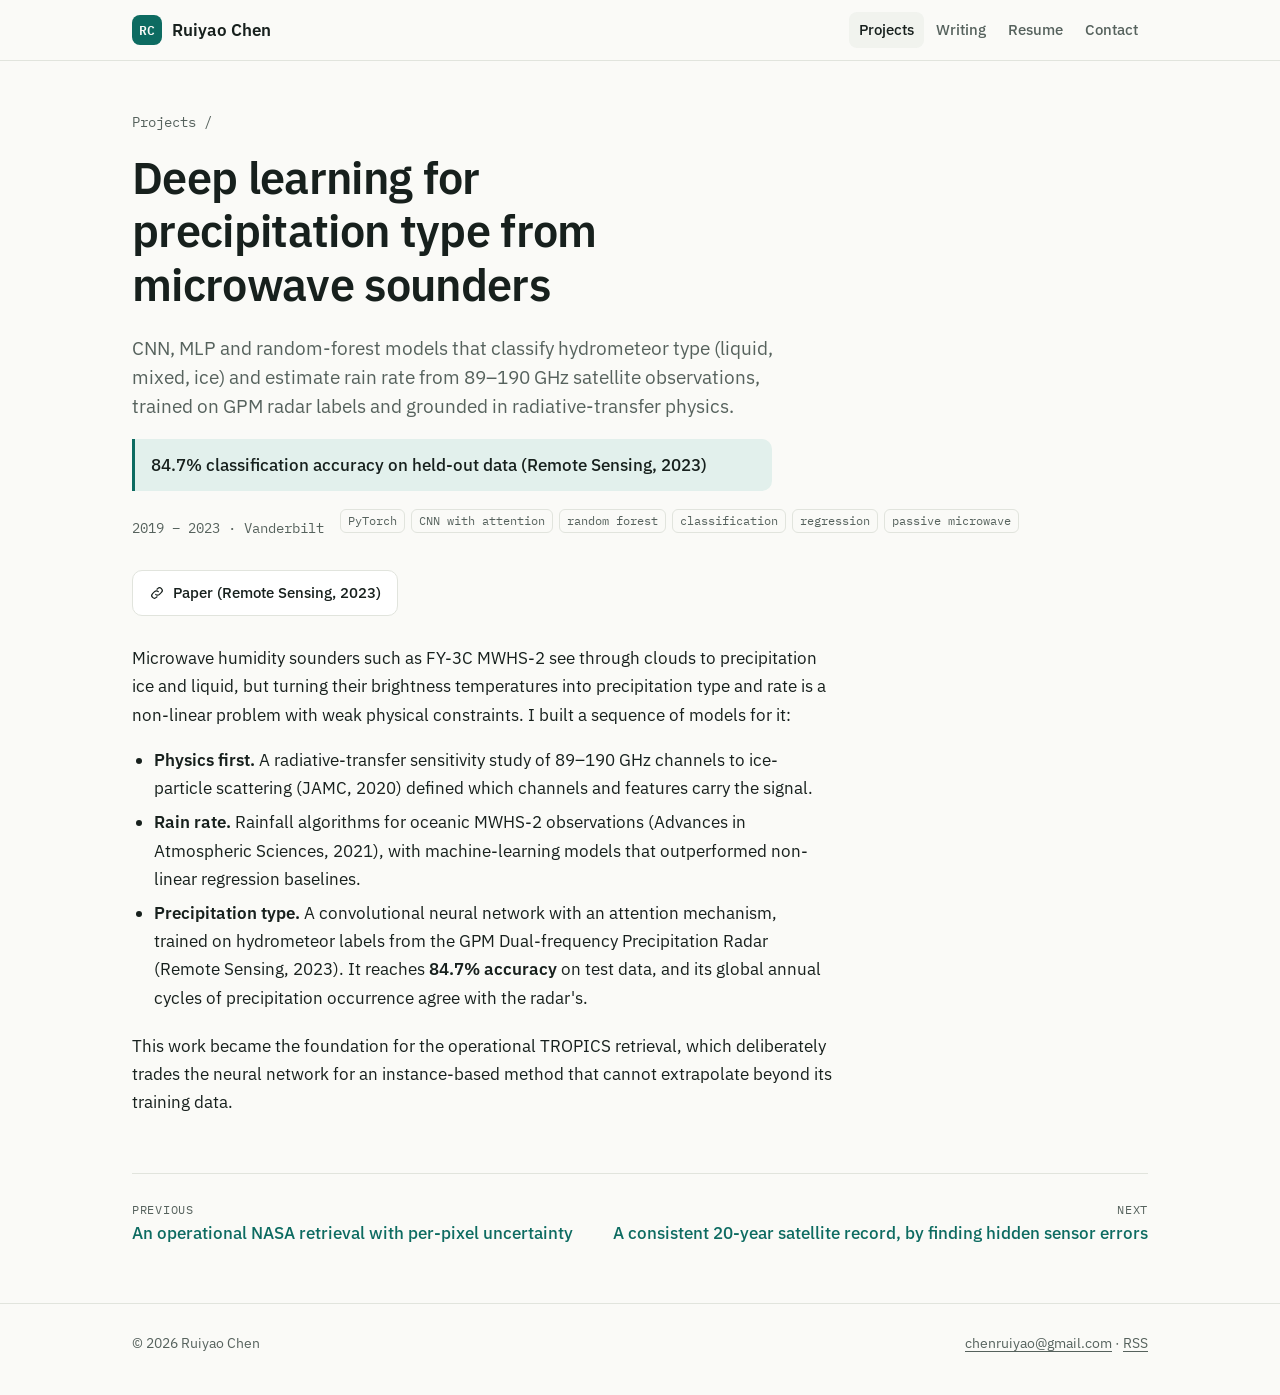
==== projects/deep-learning-precip-type/index.html @ 19ee0b02 "Launch personal site: projects, writing, resume" ====
<!doctype html>
<html lang="en">
<head>
<meta charset="utf-8">
<meta name="viewport" content="width=device-width, initial-scale=1">
<title>Deep learning for precipitation type from microwave sounders · Ruiyao Chen</title>
<meta name="description" content="CNN, MLP and random-forest models that classify hydrometeor type (liquid, mixed, ice) and estimate rain rate from 89–190 GHz satellite observations, trained on GPM radar labels and grounded in radiative-transfer physics.">
<meta name="author" content="Ruiyao Chen">
<link rel="canonical" href="https://ruiyao-chen.github.io/projects/deep-learning-precip-type/">
<meta property="og:type" content="article">
<meta property="og:title" content="Deep learning for precipitation type from microwave sounders · Ruiyao Chen">
<meta property="og:description" content="CNN, MLP and random-forest models that classify hydrometeor type (liquid, mixed, ice) and estimate rain rate from 89–190 GHz satellite observations, trained on GPM radar labels and grounded in radiative-transfer physics.">
<meta property="og:url" content="https://ruiyao-chen.github.io/projects/deep-learning-precip-type/"><meta property="og:image" content="https://ruiyao-chen.github.io/assets/og.png">
<meta name="twitter:card" content="summary_large_image">
<meta name="theme-color" content="#0d6b61">
<link rel="icon" href="/favicon.svg" type="image/svg+xml">
<link rel="alternate" type="application/rss+xml" title="Ruiyao Chen: writing" href="/feed.xml">
<link rel="preconnect" href="https://fonts.googleapis.com">
<link rel="preconnect" href="https://fonts.gstatic.com" crossorigin>
<link href="https://fonts.googleapis.com/css2?family=IBM+Plex+Mono:wght@400;500;600&family=IBM+Plex+Sans:wght@400;500;600;700&display=swap" rel="stylesheet">
<link rel="stylesheet" href="/assets/css/site.css">

</head>
<body>
<a class="skip" href="#main">Skip to content</a>

<header class="site-header"><div class="wrap">
<a class="brand" href="/"><span class="brand-mark">RC</span><span class="brand-name">Ruiyao Chen</span></a>
<nav class="nav" aria-label="Main"><a href="/projects/" aria-current="page">Projects</a><a href="/blog/">Writing</a><a href="/resume/">Resume</a><a href="/#contact">Contact</a></nav>
</div></header>
<main id="main">
<div class="wrap"><div class="page-head">
<div class="crumbs"><a href="/projects/">Projects</a> /</div>
<h1>Deep learning for precipitation type from microwave sounders</h1>
<p class="lede">CNN, MLP and random-forest models that classify hydrometeor type (liquid, mixed, ice) and estimate rain rate from 89–190 GHz satellite observations, trained on GPM radar labels and grounded in radiative-transfer physics.</p>
<p class="callout">84.7% classification accuracy on held-out data (Remote Sensing, 2023)</p>
<div class="meta-row"><span class="period">2019 – 2023 · Vanderbilt</span><ul class="tags"><li>PyTorch</li><li>CNN with attention</li><li>random forest</li><li>classification</li><li>regression</li><li>passive microwave</li></ul></div>
<div class="actions" style="margin-top:20px"><a class="btn" href="https://doi.org/10.3390/rs15102670" target="_blank" rel="noopener"><svg viewBox="0 0 24 24" aria-hidden="true"><path d="M10 14a4 4 0 0 0 5.66 0l3-3a4 4 0 0 0-5.66-5.66l-1 1M14 10a4 4 0 0 0-5.66 0l-3 3a4 4 0 0 0 5.66 5.66l1-1" fill="none" stroke="currentColor" stroke-width="1.8" stroke-linecap="round"/></svg>Paper (Remote Sensing, 2023)</a></div>
</div>

<article class="prose"><p>Microwave humidity sounders such as FY-3C MWHS-2 see through clouds to
precipitation ice and liquid, but turning their brightness temperatures into
precipitation type and rate is a non-linear problem with weak physical
constraints. I built a sequence of models for it:</p>
<ul>
<li><strong>Physics first.</strong> A radiative-transfer sensitivity study of 89–190 GHz
  channels to ice-particle scattering (JAMC, 2020) defined which channels and
  features carry the signal.</li>
<li><strong>Rain rate.</strong> Rainfall algorithms for oceanic MWHS-2 observations
  (Advances in Atmospheric Sciences, 2021), with machine-learning models that
  outperformed non-linear regression baselines.</li>
<li><strong>Precipitation type.</strong> A convolutional neural network with an attention
  mechanism, trained on hydrometeor labels from the GPM Dual-frequency
  Precipitation Radar (Remote Sensing, 2023). It reaches <strong>84.7% accuracy</strong> on
  test data, and its global annual cycles of precipitation occurrence agree
  with the radar's.</li>
</ul>
<p>This work became the foundation for the operational TROPICS retrieval, which
deliberately trades the neural network for an instance-based method that
cannot extrapolate beyond its training data.</p></article>
<nav class="page-nav" aria-label="More projects"><a href="/projects/tropics-ice-water-path/"><span>Previous</span>An operational NASA retrieval with per-pixel uncertainty</a><a href="/projects/trmm-gpm-intercalibration/" style="text-align:right"><span>Next</span>A consistent 20-year satellite record, by finding hidden sensor errors</a></nav>
</div>
</main>
<footer class="site-footer"><div class="wrap">
<span>© 2026 Ruiyao Chen</span>
<span><a href="mailto:chenruiyao@gmail.com">chenruiyao@gmail.com</a> · <a href="/feed.xml">RSS</a></span>
</div></footer>
</body>
</html>
---- assets/css/site.css ----
/* ---------- tokens ---------- */
:root {
  --bg: #fafaf7;
  --surface: #ffffff;
  --surface-2: #f1f3ee;
  --text: #17201d;
  --muted: #56625d;
  --border: #e1e4dd;
  --accent: #0d6b61;
  --accent-strong: #09544c;
  --accent-soft: #e2f0ec;
  --warm: #a9520c;
  --figure-bg: #ffffff;
  --shadow: 0 1px 2px rgb(16 24 20 / 0.05), 0 4px 16px rgb(16 24 20 / 0.06);
  --radius: 14px;
  --max: 1080px;
  --sans: "IBM Plex Sans", system-ui, -apple-system, "Segoe UI", sans-serif;
  --mono: "IBM Plex Mono", ui-monospace, "SF Mono", Menlo, monospace;
  color-scheme: light;
}
@media (prefers-color-scheme: dark) {
  :root:not([data-theme="light"]) {
    --bg: #0d1211;
    --surface: #141b19;
    --surface-2: #1a2320;
    --text: #e4eae7;
    --muted: #9aa7a1;
    --border: #25302c;
    --accent: #4fc4b2;
    --accent-strong: #79d6c7;
    --accent-soft: #143029;
    --warm: #eea25c;
    --figure-bg: #f4f5f2;
    --shadow: 0 1px 2px rgb(0 0 0 / 0.3), 0 6px 20px rgb(0 0 0 / 0.25);
    color-scheme: dark;
  }
}
:root[data-theme="dark"] {
  --bg: #0d1211; --surface: #141b19; --surface-2: #1a2320; --text: #e4eae7;
  --muted: #9aa7a1; --border: #25302c; --accent: #4fc4b2; --accent-strong: #79d6c7;
  --accent-soft: #143029; --warm: #eea25c; --figure-bg: #f4f5f2; color-scheme: dark;
}

/* ---------- base ---------- */
*, *::before, *::after { box-sizing: border-box; }
html { -webkit-text-size-adjust: 100%; scroll-padding-top: 80px; }
body {
  margin: 0;
  background: var(--bg);
  color: var(--text);
  font: 400 17px/1.65 var(--sans);
  -webkit-font-smoothing: antialiased;
}
img { max-width: 100%; height: auto; display: block; }
a { color: var(--accent); text-underline-offset: 3px; text-decoration-thickness: 1px; }
a:hover { color: var(--accent-strong); }
h1, h2, h3 { line-height: 1.2; letter-spacing: -0.015em; margin: 0 0 0.5em; }
h1 { font-size: clamp(2.2rem, 5vw, 3.4rem); font-weight: 600; }
h2 { font-size: 1.6rem; font-weight: 600; }
h3 { font-size: 1.15rem; font-weight: 600; }
p { margin: 0 0 1em; }
:focus-visible { outline: 2px solid var(--accent); outline-offset: 3px; border-radius: 4px; }
.wrap { max-width: var(--max); margin: 0 auto; padding: 0 16px; }
@media (min-width: 720px) { .wrap { padding: 0 32px; } }
.skip { position: absolute; left: -999px; top: 8px; background: var(--surface); padding: 8px 12px; z-index: 100; }
.skip:focus { left: 16px; }
.mono { font-family: var(--mono); }
.muted { color: var(--muted); }

/* ---------- header ---------- */
.site-header {
  position: sticky; top: 0; z-index: 50;
  background: color-mix(in srgb, var(--bg) 88%, transparent);
  backdrop-filter: saturate(1.4) blur(10px);
  -webkit-backdrop-filter: saturate(1.4) blur(10px);
  border-bottom: 1px solid var(--border);
}
.site-header .wrap { display: flex; align-items: center; justify-content: space-between; height: 60px; gap: 16px; }
.brand { display: flex; align-items: center; gap: 10px; color: var(--text); text-decoration: none; font-weight: 600; white-space: nowrap; }
.brand-mark {
  width: 30px; height: 30px; border-radius: 8px; display: grid; place-items: center;
  background: var(--accent); color: var(--bg); font: 600 13px/1 var(--mono); letter-spacing: 0.02em;
}
.nav { display: flex; gap: 2px; align-items: center; }
.nav a {
  color: var(--muted); text-decoration: none; font-size: 15px; font-weight: 500;
  padding: 6px 10px; border-radius: 8px;
}
.nav a:hover, .nav a[aria-current="page"] { color: var(--text); background: var(--surface-2); }
@media (max-width: 560px) {
  .brand-name { display: none; }
  .nav a { padding: 6px 8px; font-size: 14px; }
}

/* ---------- hero ---------- */
.hero { position: relative; padding: 72px 0 56px; overflow: hidden; }
.hero-tracks { position: absolute; inset: 0; pointer-events: none; color: var(--accent); opacity: 0.55; }
.hero-tracks svg { position: absolute; right: -60px; top: -10px; width: 620px; height: auto; }
@media (max-width: 860px) { .hero-tracks { opacity: 0.18; } }
.hero .wrap { position: relative; }
.eyebrow {
  font: 500 13px/1.4 var(--mono); text-transform: uppercase; letter-spacing: 0.08em;
  color: var(--accent); margin: 0 0 16px;
}
.pronouns { font: 400 15px/1 var(--mono); color: var(--muted); letter-spacing: 0; vertical-align: middle; margin-left: 6px; white-space: nowrap; }
.lede { font-size: clamp(1.15rem, 2.2vw, 1.4rem); line-height: 1.5; max-width: 34ch; color: var(--text); margin-bottom: 18px; }
.hero-meta { display: flex; flex-wrap: wrap; gap: 6px 18px; color: var(--muted); font-size: 15px; margin-bottom: 28px; padding: 0; list-style: none; }
.hero-meta li { display: flex; align-items: center; gap: 7px; }
.hero-meta li::before { content: ""; width: 6px; height: 6px; border-radius: 50%; background: var(--accent); opacity: 0.7; }
.actions { display: flex; flex-wrap: wrap; gap: 10px; }
.btn {
  display: inline-flex; align-items: center; gap: 8px; padding: 10px 16px; border-radius: 10px;
  font-weight: 500; font-size: 15px; text-decoration: none; border: 1px solid var(--border);
  background: var(--surface); color: var(--text); transition: border-color .15s, transform .15s;
}
.btn:hover { border-color: var(--accent); color: var(--text); }
.btn.primary { background: var(--accent); border-color: var(--accent); color: var(--bg); }
.btn.primary:hover { background: var(--accent-strong); border-color: var(--accent-strong); color: var(--bg); }
.btn svg { width: 16px; height: 16px; flex: none; }

/* ---------- sections ---------- */
section.block { padding: 56px 0; border-top: 1px solid var(--border); }
.section-head { display: flex; align-items: baseline; justify-content: space-between; gap: 16px; margin-bottom: 28px; flex-wrap: wrap; }
.section-head h2 { margin: 0; }
.section-head a { font-size: 15px; font-weight: 500; text-decoration: none; }
.kicker { font: 500 12px/1 var(--mono); letter-spacing: 0.08em; text-transform: uppercase; color: var(--muted); margin-bottom: 10px; }

.stats { display: grid; grid-template-columns: repeat(4, 1fr); gap: 1px; background: var(--border); border: 1px solid var(--border); border-radius: var(--radius); overflow: hidden; }
.stat { background: var(--surface); padding: 20px 22px; }
.stat-value { font: 600 1.9rem/1.1 var(--sans); letter-spacing: -0.02em; color: var(--accent); }
.stat-label { color: var(--muted); font-size: 14px; line-height: 1.4; margin-top: 6px; }
@media (max-width: 760px) { .stats { grid-template-columns: repeat(2, 1fr); } }

.focus { display: grid; grid-template-columns: repeat(3, 1fr); gap: 20px; }
.focus-item { padding: 22px; border-radius: var(--radius); background: var(--surface); border: 1px solid var(--border); }
.focus-item h3 { display: flex; gap: 10px; align-items: center; }
.focus-num { font: 500 12px/1 var(--mono); color: var(--accent); background: var(--accent-soft); padding: 5px 7px; border-radius: 6px; }
.focus-item p { color: var(--muted); font-size: 15.5px; margin: 0; }
@media (max-width: 860px) { .focus { grid-template-columns: 1fr; } }

/* ---------- project cards ---------- */
.cards { display: grid; grid-template-columns: repeat(3, 1fr); gap: 22px; }
.cards.two { grid-template-columns: repeat(2, 1fr); }
@media (max-width: 960px) { .cards, .cards.two { grid-template-columns: 1fr 1fr; } }
@media (max-width: 640px) { .cards, .cards.two { grid-template-columns: 1fr; } }
.card {
  position: relative; display: flex; flex-direction: column; background: var(--surface);
  border: 1px solid var(--border); border-radius: var(--radius); overflow: hidden;
  transition: border-color .15s, box-shadow .15s, transform .15s;
}
.card:hover { border-color: color-mix(in srgb, var(--accent) 50%, var(--border)); box-shadow: var(--shadow); transform: translateY(-2px); }
@media (prefers-reduced-motion: reduce) { .card, .btn { transition: none; } .card:hover { transform: none; } }
.card-media { aspect-ratio: 16 / 9; background: var(--figure-bg); border-bottom: 1px solid var(--border); overflow: hidden; }
.card-media img { width: 100%; height: 100%; object-fit: contain; padding: 10px; }
.card-body { padding: 20px 20px 22px; display: flex; flex-direction: column; gap: 10px; flex: 1; }
.card h3 { margin: 0; font-size: 1.1rem; }
.card h3 a { color: var(--text); text-decoration: none; }
.card h3 a::after { content: ""; position: absolute; inset: 0; }
.card p { margin: 0; color: var(--muted); font-size: 15px; }
.card .period { font: 400 12.5px/1.3 var(--mono); color: var(--muted); }
.result { font-size: 14px; line-height: 1.45; color: var(--text); background: var(--accent-soft); border-radius: 8px; padding: 8px 10px; }
.result strong { color: var(--accent); font-weight: 600; }
.tags { display: flex; flex-wrap: wrap; gap: 6px; margin-top: auto; padding: 0; list-style: none; }
.tags li { font: 400 12px/1 var(--mono); color: var(--muted); border: 1px solid var(--border); padding: 5px 7px; border-radius: 6px; }
.badge-hidden { position: absolute; z-index: 2; top: 10px; right: 10px; font: 600 11px/1 var(--mono); letter-spacing: .06em; padding: 5px 7px; border-radius: 6px; background: var(--warm); color: #fff; }

.more-list { display: grid; gap: 12px; margin-top: 22px; }
.more-item { position: relative; display: grid; grid-template-columns: 1fr auto; gap: 4px 20px; padding: 18px 20px; background: var(--surface); border: 1px solid var(--border); border-radius: var(--radius); }
.more-item:hover { border-color: color-mix(in srgb, var(--accent) 50%, var(--border)); }
.more-item h3 { margin: 0; font-size: 1.05rem; }
.more-item h3 a { color: var(--text); text-decoration: none; }
.more-item h3 a::after { content: ""; position: absolute; inset: 0; }
.more-item p { grid-column: 1 / -1; margin: 0; color: var(--muted); font-size: 15px; }
.more-item .period { font: 400 12.5px/1.6 var(--mono); color: var(--muted); }
.more-item .badge-hidden { position: static; justify-self: start; grid-column: 1 / -1; }
@media (max-width: 640px) { .more-item { grid-template-columns: 1fr; } }

/* ---------- timeline ---------- */
.timeline { list-style: none; padding: 0; margin: 0; display: grid; gap: 0; }
.timeline li { display: grid; grid-template-columns: 150px 1fr; gap: 20px; padding: 18px 0; border-bottom: 1px solid var(--border); }
.timeline li:last-child { border-bottom: 0; }
.timeline .dates { font: 400 14px/1.6 var(--mono); color: var(--muted); }
.timeline h3 { margin: 0 0 2px; font-size: 1.05rem; }
.timeline .org { color: var(--muted); font-size: 15px; margin: 0 0 6px; }
.timeline .hl { margin: 0; font-size: 15.5px; }
@media (max-width: 640px) { .timeline li { grid-template-columns: 1fr; gap: 4px; } }

/* ---------- publications ---------- */
.pubs { list-style: none; padding: 0; margin: 0; display: grid; gap: 14px; }
.pubs li { display: grid; grid-template-columns: 56px 1fr; gap: 14px; }
.pubs .year { font: 500 14px/1.6 var(--mono); color: var(--accent); }
.pubs .ptitle { font-weight: 500; }
.pubs .pmeta { color: var(--muted); font-size: 15px; }
.pubs b { color: var(--text); font-weight: 600; }

/* ---------- posts ---------- */
.post-list { list-style: none; padding: 0; margin: 0; display: grid; gap: 0; }
.post-list li { position: relative; padding: 18px 0; border-bottom: 1px solid var(--border); display: grid; grid-template-columns: 130px 1fr; gap: 20px; }
.post-list li:first-child { padding-top: 0; }
.post-list li:last-child { border-bottom: 0; }
.post-list time { font: 400 14px/1.7 var(--mono); color: var(--muted); }
.post-list h3 { margin: 0 0 4px; font-size: 1.1rem; }
.post-list h3 a { color: var(--text); text-decoration: none; }
.post-list h3 a:hover { color: var(--accent); }
.post-list p { margin: 0; color: var(--muted); font-size: 15.5px; }
@media (max-width: 640px) { .post-list li { grid-template-columns: 1fr; gap: 2px; } }

/* ---------- contact ---------- */
.contact { background: var(--surface); border: 1px solid var(--border); border-radius: var(--radius); padding: 32px; display: grid; grid-template-columns: 1.3fr 1fr; gap: 24px; align-items: center; }
.contact h2 { margin-bottom: 8px; }
.contact p { color: var(--muted); margin: 0; }
.contact .actions { justify-content: flex-end; }
@media (max-width: 760px) { .contact { grid-template-columns: 1fr; padding: 24px; } .contact .actions { justify-content: flex-start; } }

/* ---------- article (project + post pages) ---------- */
.page-head { padding: 52px 0 28px; }
.crumbs { font: 400 14px/1.4 var(--mono); color: var(--muted); margin-bottom: 18px; }
.crumbs a { color: var(--muted); text-decoration: none; }
.crumbs a:hover { color: var(--accent); }
.page-head h1 { font-size: clamp(1.9rem, 4.2vw, 2.8rem); max-width: 22ch; }
.page-head .lede { max-width: 60ch; font-size: 1.2rem; color: var(--muted); }
.page-head .meta-row { display: flex; flex-wrap: wrap; gap: 10px 16px; align-items: center; margin-top: 18px; }
.page-head .period { font: 400 14px/1.4 var(--mono); color: var(--muted); }
.callout { border-left: 3px solid var(--accent); background: var(--accent-soft); padding: 12px 16px; border-radius: 0 10px 10px 0; margin: 18px 0 0; max-width: 64ch; font-weight: 500; }
.cover { margin: 8px 0 8px; }

.prose { max-width: 70ch; padding-bottom: 40px; }
.prose h2 { font-size: 1.4rem; margin-top: 2em; }
.prose h3 { margin-top: 1.6em; }
.prose ul, .prose ol { padding-left: 1.3em; margin: 0 0 1.2em; }
.prose li { margin-bottom: 0.4em; }
.prose strong { font-weight: 600; }
.prose code { font: 0.9em var(--mono); background: var(--surface-2); padding: 2px 5px; border-radius: 5px; }
.prose pre { background: var(--surface-2); padding: 14px 16px; border-radius: 10px; overflow-x: auto; font-size: 14px; }
.prose pre code { background: none; padding: 0; }
.prose table { width: 100%; border-collapse: collapse; margin: 0 0 1.4em; font-size: 15px; display: block; overflow-x: auto; }
.prose th, .prose td { text-align: left; padding: 8px 12px; border-bottom: 1px solid var(--border); white-space: nowrap; }
.prose td:first-child, .prose th:first-child { white-space: normal; min-width: 12ch; }
.prose th { font-weight: 600; color: var(--muted); font-size: 13px; text-transform: uppercase; letter-spacing: 0.04em; }
.prose em { color: var(--muted); }
figure { margin: 1.6em 0; }
figure.wide { max-width: none; }
figure img { background: var(--figure-bg); border: 1px solid var(--border); border-radius: 12px; padding: 10px; width: 100%; }
figcaption { font-size: 14px; color: var(--muted); margin-top: 8px; }
.page-nav { display: flex; justify-content: space-between; gap: 16px; padding: 28px 0 56px; border-top: 1px solid var(--border); flex-wrap: wrap; }
.page-nav a { text-decoration: none; font-weight: 500; }
.page-nav span { display: block; font: 400 12px/1.4 var(--mono); color: var(--muted); text-transform: uppercase; letter-spacing: 0.06em; }

/* ---------- resume ---------- */
.resume { max-width: 860px; padding-bottom: 56px; }
.resume h2 { font-size: 1.05rem; text-transform: uppercase; letter-spacing: 0.08em; color: var(--accent); margin: 36px 0 14px; padding-bottom: 8px; border-bottom: 1px solid var(--border); }
.resume .job { margin-bottom: 20px; }
.resume .job-head { display: flex; justify-content: space-between; gap: 12px; flex-wrap: wrap; }
.resume .job-head h3 { margin: 0; font-size: 1.05rem; }
.resume .job-head .dates { font: 400 14px/1.6 var(--mono); color: var(--muted); }
.resume .job .org { color: var(--muted); margin: 0 0 6px; font-size: 15px; }
.resume ul { padding-left: 1.2em; margin: 0; }
.resume li { margin-bottom: 5px; font-size: 15.5px; }
.resume .skills { display: grid; grid-template-columns: 200px 1fr; gap: 8px 20px; font-size: 15.5px; }
.resume .skills dt { font-weight: 600; }
.resume .skills dd { margin: 0; color: var(--muted); }
@media (max-width: 640px) { .resume .skills { grid-template-columns: 1fr; gap: 2px; } .resume .skills dd { margin-bottom: 10px; } }
.contact-line { display: flex; flex-wrap: wrap; gap: 6px 18px; color: var(--muted); font-size: 15px; margin: 4px 0 18px; }

/* ---------- footer ---------- */
.site-footer { border-top: 1px solid var(--border); padding: 28px 0 40px; color: var(--muted); font-size: 14px; }
.site-footer .wrap { display: flex; justify-content: space-between; gap: 12px; flex-wrap: wrap; }
.site-footer a { color: var(--muted); }
.preview-banner { background: var(--warm); color: #fff; text-align: center; font: 500 13px/1.4 var(--mono); padding: 8px 16px; }

/* ---------- print (resume) ---------- */
@media print {
  :root { --bg: #fff; --surface: #fff; --text: #111; --muted: #444; --accent: #0d6b61; --border: #ccc; }
  body { font-size: 11pt; }
  .site-header, .site-footer, .no-print, .preview-banner { display: none !important; }
  .page-head { padding: 0 0 8px; }
  .resume h2 { margin-top: 16px; }
  a { color: inherit; text-decoration: none; }
}
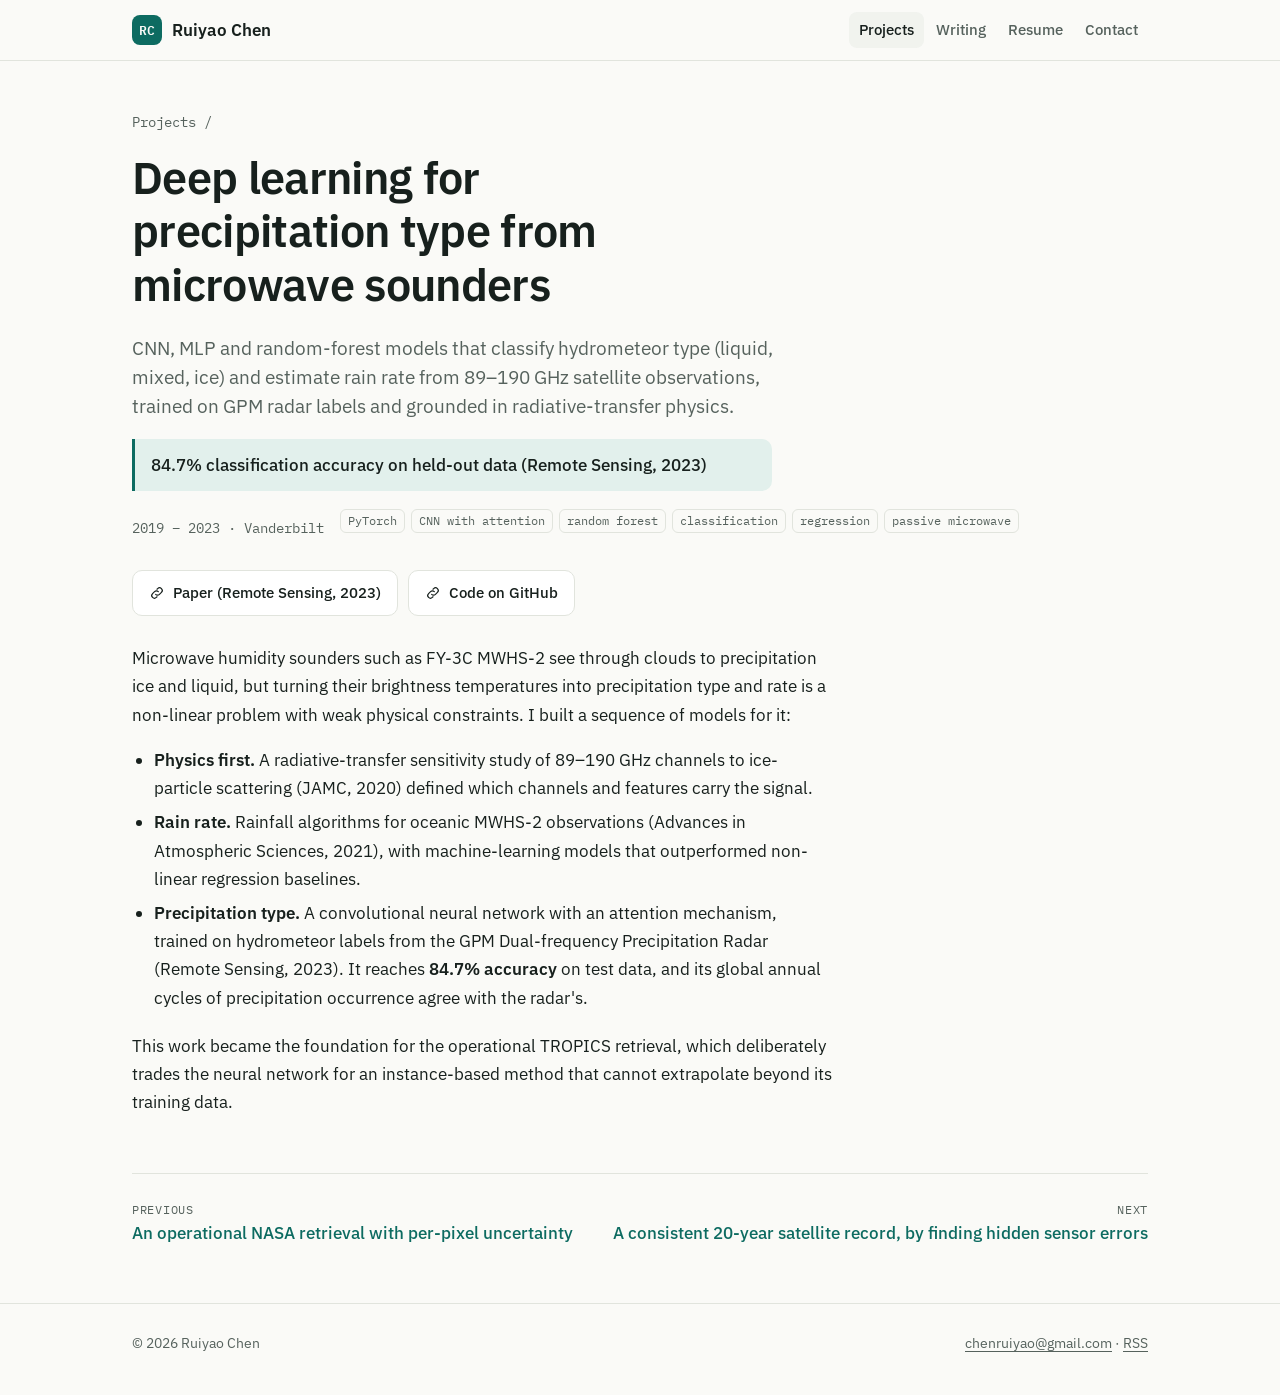
==== commit e2f3535e: "Link public code repos from project pages" ====
--- a/projects/deep-learning-precip-type/index.html
+++ b/projects/deep-learning-precip-type/index.html
@@ -35,7 +35,7 @@
 <p class="lede">CNN, MLP and random-forest models that classify hydrometeor type (liquid, mixed, ice) and estimate rain rate from 89–190 GHz satellite observations, trained on GPM radar labels and grounded in radiative-transfer physics.</p>
 <p class="callout">84.7% classification accuracy on held-out data (Remote Sensing, 2023)</p>
 <div class="meta-row"><span class="period">2019 – 2023 · Vanderbilt</span><ul class="tags"><li>PyTorch</li><li>CNN with attention</li><li>random forest</li><li>classification</li><li>regression</li><li>passive microwave</li></ul></div>
-<div class="actions" style="margin-top:20px"><a class="btn" href="https://doi.org/10.3390/rs15102670" target="_blank" rel="noopener"><svg viewBox="0 0 24 24" aria-hidden="true"><path d="M10 14a4 4 0 0 0 5.66 0l3-3a4 4 0 0 0-5.66-5.66l-1 1M14 10a4 4 0 0 0-5.66 0l-3 3a4 4 0 0 0 5.66 5.66l1-1" fill="none" stroke="currentColor" stroke-width="1.8" stroke-linecap="round"/></svg>Paper (Remote Sensing, 2023)</a></div>
+<div class="actions" style="margin-top:20px"><a class="btn" href="https://doi.org/10.3390/rs15102670" target="_blank" rel="noopener"><svg viewBox="0 0 24 24" aria-hidden="true"><path d="M10 14a4 4 0 0 0 5.66 0l3-3a4 4 0 0 0-5.66-5.66l-1 1M14 10a4 4 0 0 0-5.66 0l-3 3a4 4 0 0 0 5.66 5.66l1-1" fill="none" stroke="currentColor" stroke-width="1.8" stroke-linecap="round"/></svg>Paper (Remote Sensing, 2023)</a><a class="btn" href="https://github.com/ruiyao-chen/precip_classify" target="_blank" rel="noopener"><svg viewBox="0 0 24 24" aria-hidden="true"><path d="M10 14a4 4 0 0 0 5.66 0l3-3a4 4 0 0 0-5.66-5.66l-1 1M14 10a4 4 0 0 0-5.66 0l-3 3a4 4 0 0 0 5.66 5.66l1-1" fill="none" stroke="currentColor" stroke-width="1.8" stroke-linecap="round"/></svg>Code on GitHub</a></div>
 </div>
 
 <article class="prose"><p>Microwave humidity sounders such as FY-3C MWHS-2 see through clouds to
